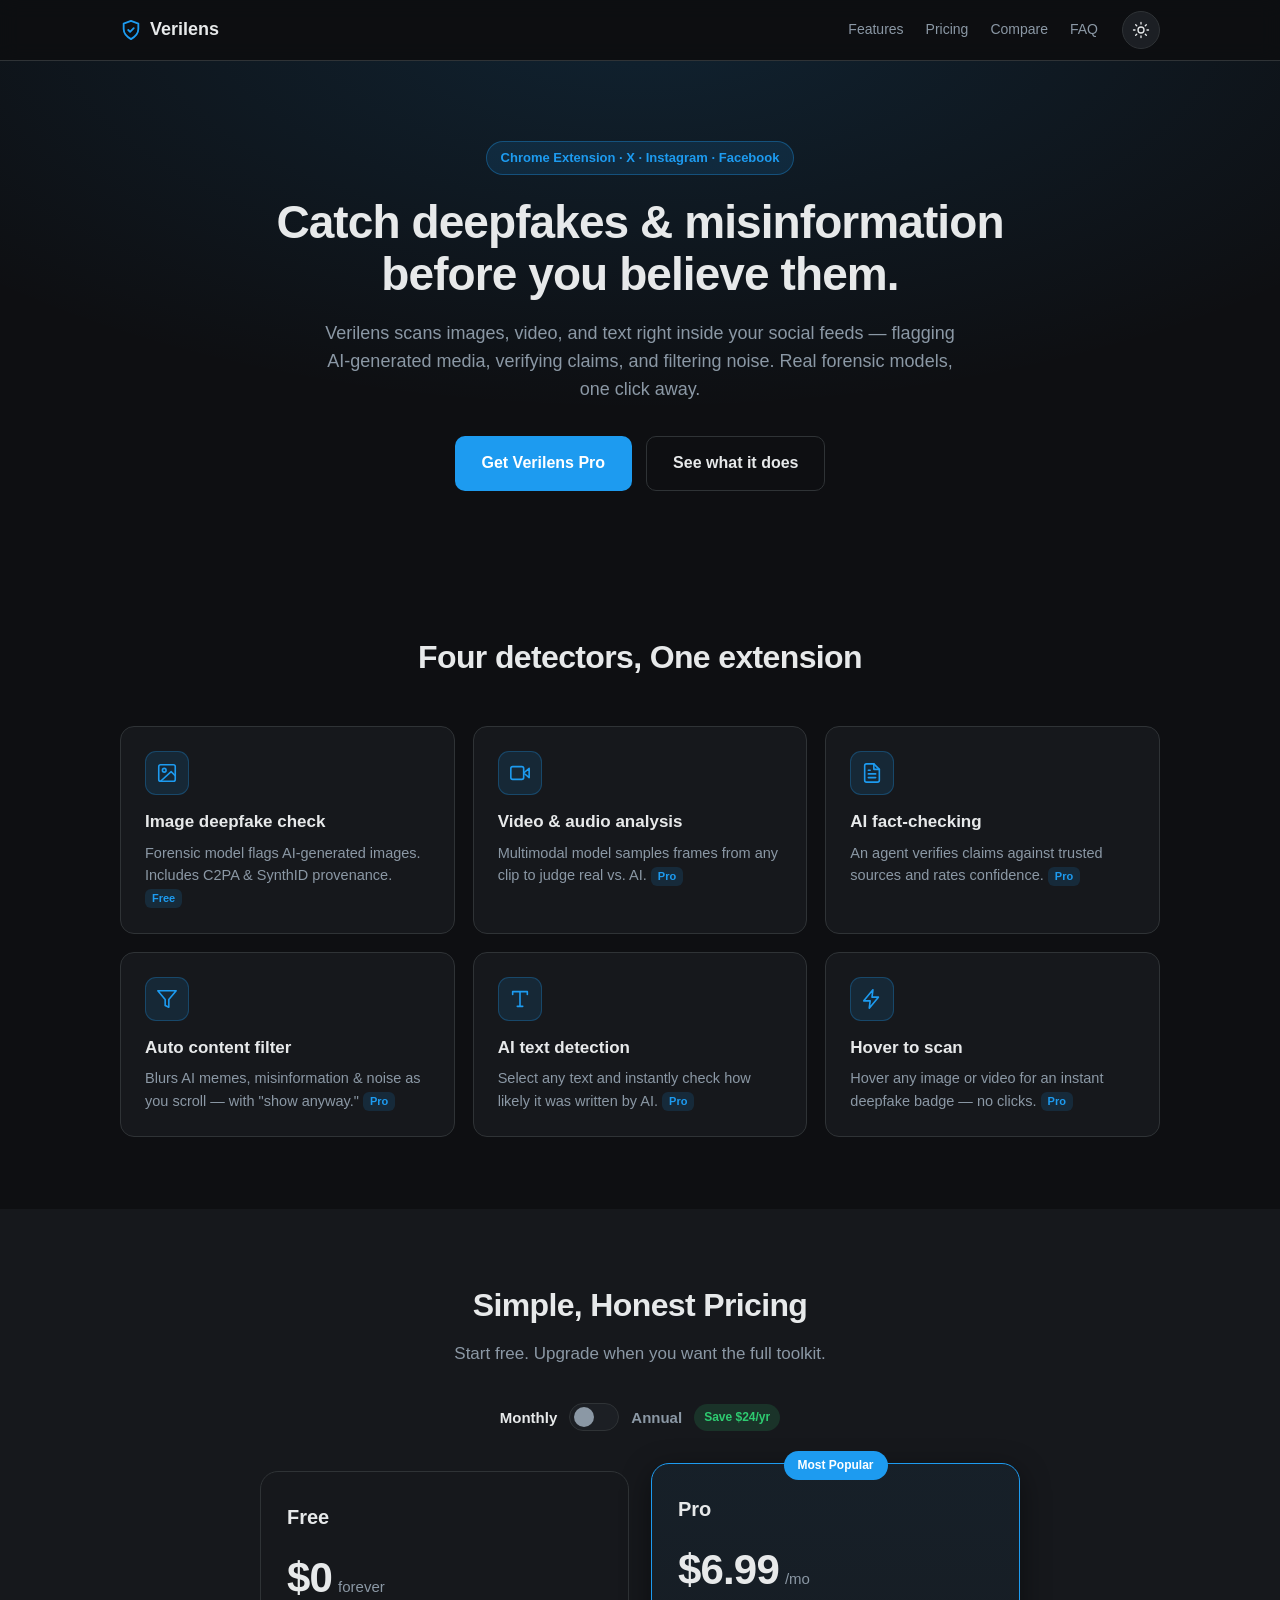
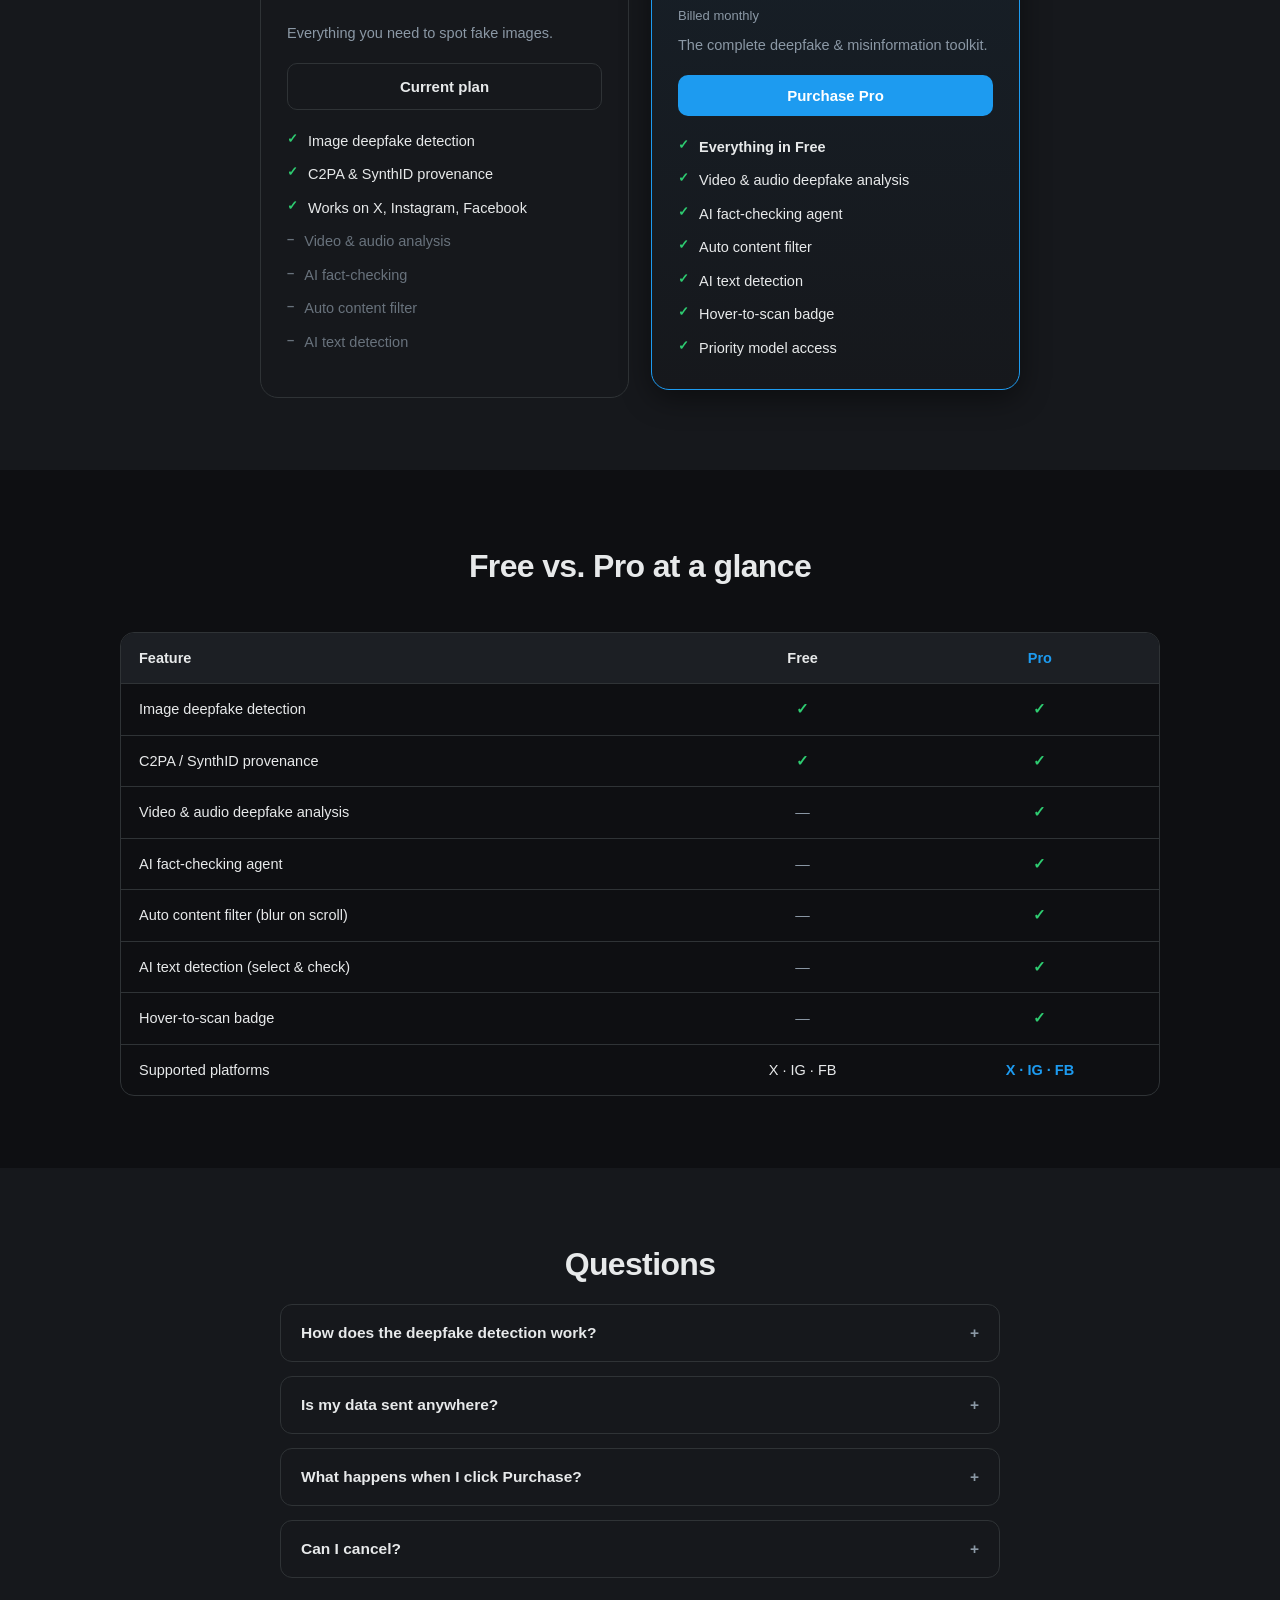
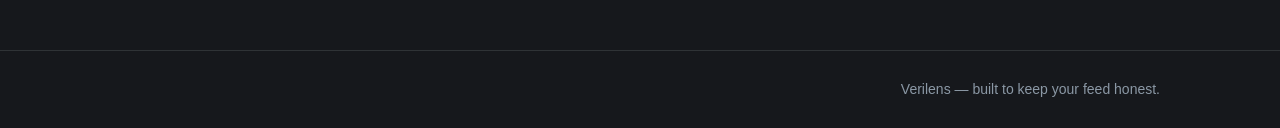
==== website/index.html @ c3c0c392 "dashboard ready" ====
<!DOCTYPE html>
<html lang="en" data-theme="dark">
<head>
  <meta charset="UTF-8" />
  <meta name="viewport" content="width=device-width, initial-scale=1.0" />
  <title>Verilens — Deepfake & Misinformation Detector</title>
  <link rel="stylesheet" href="styles.css" />
  <script src="config.js"></script>
</head>
<body>
  <!-- Scroll progress: fills left→right as you move down the page. -->
  <div class="scroll-progress" id="scrollProgress"></div>

  <!-- ===== Nav ===== -->
  <header class="nav">
    <div class="container nav-inner">
      <a class="brand" href="#top">
        <svg class="brand-mark" viewBox="0 0 24 24" fill="none" stroke="currentColor" stroke-width="2" stroke-linecap="round" stroke-linejoin="round" aria-hidden="true">
          <path d="M12 2 4 5v6c0 5 3.4 8.4 8 11 4.6-2.6 8-6 8-11V5l-8-3Z" />
          <path d="m9 12 2 2 4-4" />
        </svg>
        <span class="brand-name">Verilens</span>
      </a>
      <nav class="nav-links">
        <a href="#features">Features</a>
        <a href="#pricing">Pricing</a>
        <a href="#compare">Compare</a>
        <a href="#faq">FAQ</a>
      </nav>
      <button id="themeToggle" class="theme-toggle" aria-label="Toggle theme" title="Toggle light / dark"></button>
    </div>
  </header>

  <!-- ===== Hero ===== -->
  <section class="hero" id="top">
    <div class="container hero-inner">
      <span class="pill">Chrome Extension · X · Instagram · Facebook</span>
      <h1 class="hero-title">Catch deepfakes &amp; misinformation<br />before you believe them.</h1>
      <p class="hero-sub">
        Verilens scans images, video, and text right inside your social feeds — flagging
        AI-generated media, verifying claims, and filtering noise. Real forensic models,
        one click away.
      </p>
      <div class="hero-cta">
        <a href="#pricing" class="btn btn-primary btn-lg">Get Verilens Pro</a>
        <a href="#features" class="btn btn-ghost btn-lg">See what it does</a>
      </div>
      <!-- <div class="hero-badges">
        <span>Image deepfake check — free</span>
        <span>Video &amp; audio analysis</span>
        <span>AI fact-checking</span>
      </div> -->
    </div>
  </section>

  <!-- ===== Features ===== -->
  <section class="section" id="features">
    <div class="container">
      <h2 class="section-title">Four detectors, One extension</h2>
      <!-- <p class="section-sub">Each capability is kept separate — never one murky "AI score."</p> -->
      <div class="feature-grid">
        <div class="feature-card">
          <span class="feature-icon">
            <svg viewBox="0 0 24 24" fill="none" stroke="currentColor" stroke-width="1.75" stroke-linecap="round" stroke-linejoin="round" aria-hidden="true">
              <rect x="3" y="3" width="18" height="18" rx="2" /><circle cx="9" cy="9" r="2" /><path d="m21 15-4.5-4.5L5 21" />
            </svg>
          </span>
          <h3>Image deepfake check</h3>
          <p>Forensic model flags AI-generated images. Includes C2PA &amp; SynthID provenance. <span class="tag-pro">Free</span></p>
        </div>
        <div class="feature-card">
          <span class="feature-icon">
            <svg viewBox="0 0 24 24" fill="none" stroke="currentColor" stroke-width="1.75" stroke-linecap="round" stroke-linejoin="round" aria-hidden="true">
              <rect x="2" y="5" width="14" height="14" rx="2" /><path d="m22 7-6 5 6 5V7Z" />
            </svg>
          </span>
          <h3>Video &amp; audio analysis</h3>
          <p>Multimodal model samples frames from any clip to judge real vs. AI. <span class="tag-pro">Pro</span></p>
        </div>
        <div class="feature-card">
          <span class="feature-icon">
            <svg viewBox="0 0 24 24" fill="none" stroke="currentColor" stroke-width="1.75" stroke-linecap="round" stroke-linejoin="round" aria-hidden="true">
              <path d="M14 2H6a2 2 0 0 0-2 2v16a2 2 0 0 0 2 2h12a2 2 0 0 0 2-2V8Z" /><path d="M14 2v6h6" /><path d="M16 13H8M16 17H8M10 9H8" />
            </svg>
          </span>
          <h3>AI fact-checking</h3>
          <p>An agent verifies claims against trusted sources and rates confidence. <span class="tag-pro">Pro</span></p>
        </div>
        <div class="feature-card">
          <span class="feature-icon">
            <svg viewBox="0 0 24 24" fill="none" stroke="currentColor" stroke-width="1.75" stroke-linecap="round" stroke-linejoin="round" aria-hidden="true">
              <path d="M22 3H2l8 9.46V19l4 2v-8.54L22 3Z" />
            </svg>
          </span>
          <h3>Auto content filter</h3>
          <p>Blurs AI memes, misinformation &amp; noise as you scroll — with "show anyway." <span class="tag-pro">Pro</span></p>
        </div>
        <div class="feature-card">
          <span class="feature-icon">
            <svg viewBox="0 0 24 24" fill="none" stroke="currentColor" stroke-width="1.75" stroke-linecap="round" stroke-linejoin="round" aria-hidden="true">
              <path d="M4 7V4h16v3M9 20h6M12 4v16" />
            </svg>
          </span>
          <h3>AI text detection</h3>
          <p>Select any text and instantly check how likely it was written by AI. <span class="tag-pro">Pro</span></p>
        </div>
        <div class="feature-card">
          <span class="feature-icon">
            <svg viewBox="0 0 24 24" fill="none" stroke="currentColor" stroke-width="1.75" stroke-linecap="round" stroke-linejoin="round" aria-hidden="true">
              <path d="M13 2 3 14h7l-1 8 10-12h-7l1-8Z" />
            </svg>
          </span>
          <h3>Hover to scan</h3>
          <p>Hover any image or video for an instant deepfake badge — no clicks. <span class="tag-pro">Pro</span></p>
        </div>
      </div>
    </div>
  </section>

  <!-- ===== Pricing ===== -->
  <section class="section section-alt" id="pricing">
    <div class="container">
      <h2 class="section-title">Simple, Honest Pricing</h2>
      <p class="section-sub">Start free. Upgrade when you want the full toolkit.</p>

      <div class="billing-switch">
        <span class="billing-label" data-active="true" id="labelMonthly">Monthly</span>
        <label class="switch">
          <input type="checkbox" id="billingToggle" />
          <span class="slider"></span>
        </label>
        <span class="billing-label" id="labelAnnual">Annual</span>
        <span class="save-chip" id="saveChip">Save $24/yr</span>
      </div>

      <div class="plans">
        <!-- Free -->
        <div class="plan">
          <h3 class="plan-name">Free</h3>
          <div class="plan-price"><span class="amount">$0</span><span class="per">forever</span></div>
          <p class="plan-desc">Everything you need to spot fake images.</p>
          <a href="#" class="btn btn-ghost btn-block">Current plan</a>
          <ul class="plan-features">
            <li class="incl">Image deepfake detection</li>
            <li class="incl">C2PA &amp; SynthID provenance</li>
            <li class="incl">Works on X, Instagram, Facebook</li>
            <li class="excl">Video &amp; audio analysis</li>
            <li class="excl">AI fact-checking</li>
            <li class="excl">Auto content filter</li>
            <li class="excl">AI text detection</li>
          </ul>
        </div>

        <!-- Pro -->
        <div class="plan plan-featured">
          <span class="ribbon">Most Popular</span>
          <h3 class="plan-name">Pro</h3>
          <div class="plan-price">
            <span class="amount" id="proAmount">$6.99</span><span class="per" id="proPer">/mo</span>
          </div>
          <p class="plan-subprice" id="proSubprice">Billed monthly</p>
          <p class="plan-desc">The complete deepfake &amp; misinformation toolkit.</p>
          <button class="btn btn-primary btn-block" id="purchaseBtn">Purchase Pro</button>
          <ul class="plan-features">
            <li class="incl"><strong>Everything in Free</strong></li>
            <li class="incl">Video &amp; audio deepfake analysis</li>
            <li class="incl">AI fact-checking agent</li>
            <li class="incl">Auto content filter</li>
            <li class="incl">AI text detection</li>
            <li class="incl">Hover-to-scan badge</li>
            <li class="incl">Priority model access</li>
          </ul>
        </div>
      </div>
      <!-- <p class="pricing-note">No account needed for this demo — Purchase unlocks Pro in your installed extension instantly.</p> -->
    </div>
  </section>

  <!-- ===== Comparison table ===== -->
  <section class="section" id="compare">
    <div class="container">
      <h2 class="section-title">Free vs. Pro at a glance</h2>
      <div class="table-wrap">
        <table class="compare">
          <thead>
            <tr><th>Feature</th><th>Free</th><th class="col-pro">Pro</th></tr>
          </thead>
          <tbody>
            <tr><td>Image deepfake detection</td><td class="yes">✓</td><td class="yes">✓</td></tr>
            <tr><td>C2PA / SynthID provenance</td><td class="yes">✓</td><td class="yes">✓</td></tr>
            <tr><td>Video &amp; audio deepfake analysis</td><td class="no">—</td><td class="yes">✓</td></tr>
            <tr><td>AI fact-checking agent</td><td class="no">—</td><td class="yes">✓</td></tr>
            <tr><td>Auto content filter (blur on scroll)</td><td class="no">—</td><td class="yes">✓</td></tr>
            <tr><td>AI text detection (select &amp; check)</td><td class="no">—</td><td class="yes">✓</td></tr>
            <tr><td>Hover-to-scan badge</td><td class="no">—</td><td class="yes">✓</td></tr>
            <tr><td>Supported platforms</td><td>X · IG · FB</td><td class="col-pro">X · IG · FB</td></tr>
          </tbody>
        </table>
      </div>
    </div>
  </section>

  <!-- ===== FAQ ===== -->
  <section class="section section-alt" id="faq">
    <div class="container faq">
      <h2 class="section-title">Questions</h2>
      <details><summary>How does the deepfake detection work?</summary>
        <p>Verilens runs real forensic AI models — an image forensics model, a multimodal
        video model, and a text classifier — plus local C2PA/SynthID provenance checks. It
        keeps each result separate so you always know <em>what</em> was flagged and why.</p>
      </details>
      <details><summary>Is my data sent anywhere?</summary>
        <p>Detection runs against the model backends only when you explicitly click "Check."
        Nothing is stored or sold. Provenance checks happen locally in your browser.</p>
      </details>
      <details><summary>What happens when I click Purchase?</summary>
        <p>Clicking Purchase signals your
        installed Verilens extension to unlock Pro on your device.</p>
      </details>
      <details><summary>Can I cancel?</summary>
        <p>Pro is a simple toggle in this build — you can switch back to Free anytime from
        the extension's settings.</p>
      </details>
    </div>
  </section>

  <!-- ===== Footer ===== -->
  <footer class="footer">
    <div class="container footer-inner">
      <span></span>
      <span class="footer-dim">Verilens — built to keep your feed honest.</span>
    </div>
  </footer>

  <script src="app.js"></script>
</body>
</html>
---- website/styles.css ----
/* website/styles.css
   Verilens marketing site. Light/dark via [data-theme] on <html>.
   Brand accent #1d9bf0 + band palette match the extension. */

:root {
  --accent: #1d9bf0;
  --accent-hover: #1a8cd8;
  --green: #2ecc71;
  --amber: #f39c12;
  --red: #e74c3c;

  /* Light theme (default values; overridden by [data-theme="dark"]) */
  --bg: #ffffff;
  --bg-alt: #f5f7fa;
  --surface: #ffffff;
  --surface-2: #f0f3f7;
  --text: #15191e;
  --text-dim: #5b6571;
  --border: #e2e8f0;
  --shadow: 0 8px 30px rgba(15, 23, 42, 0.08);
  --ribbon-text: #ffffff;
}

[data-theme="dark"] {
  --bg: #0e0f12;
  --bg-alt: #16181c;
  --surface: #16181c;
  --surface-2: #1c1f24;
  --text: #e7e9ea;
  --text-dim: #8b98a5;
  --border: #2f3336;
  --shadow: 0 8px 30px rgba(0, 0, 0, 0.45);
  --ribbon-text: #ffffff;
}

* { box-sizing: border-box; margin: 0; padding: 0; }

html { scroll-behavior: smooth; }

body {
  font-family: -apple-system, BlinkMacSystemFont, "Segoe UI", Roboto, sans-serif;
  background: var(--bg);
  color: var(--text);
  line-height: 1.55;
  transition: background 0.25s ease, color 0.25s ease;
}

.container { max-width: 1080px; margin: 0 auto; padding: 0 20px; }

a { color: inherit; text-decoration: none; }

/* ===== Scroll progress bar ===== */
.scroll-progress {
  position: fixed; top: 0; left: 0; height: 1px; width: 0%;
  /* background: linear-gradient(90deg, var(--accent), var(--green)); */
  background: var(--accent);
  z-index: 100; transition: width 0.08s linear;
}

/* ===== Nav ===== */
.nav {
  position: sticky; top: 0; z-index: 50;
  background: color-mix(in srgb, var(--bg) 85%, transparent);
  backdrop-filter: blur(10px);
  border-bottom: 1px solid var(--border);
}
.nav-inner { display: flex; align-items: center; gap: 24px; height: 60px; }
.brand { display: flex; align-items: center; gap: 8px; font-weight: 700; font-size: 18px; }
.brand-mark { width: 22px; height: 22px; color: var(--accent); }
.nav-links { display: flex; gap: 22px; margin-left: auto; }
.nav-links a { color: var(--text-dim); font-size: 14px; font-weight: 500; }
.nav-links a:hover { color: var(--text); }
.theme-toggle {
  border: 1px solid var(--border); background: var(--surface-2);
  width: 38px; height: 38px; border-radius: 50%; cursor: pointer;
  font-size: 16px; display: grid; place-items: center; transition: background 0.15s;
}
.theme-toggle:hover { background: var(--border); }
.theme-toggle svg { width: 18px; height: 18px; color: var(--text); }

/* ===== Buttons ===== */
.btn {
  display: inline-flex; align-items: center; justify-content: center;
  border-radius: 10px; font-weight: 600; font-size: 15px; cursor: pointer;
  border: 1px solid transparent; padding: 11px 20px; transition: all 0.15s ease;
}
.btn-lg { padding: 14px 26px; font-size: 16px; }
.btn-block { width: 100%; }
.btn-primary { background: var(--accent); color: #fff; }
.btn-primary:hover { background: var(--accent-hover); transform: translateY(-1px); }
.btn-ghost { background: transparent; color: var(--text); border-color: var(--border); }
.btn-ghost:hover { background: var(--surface-2); }

/* ===== Hero ===== */
.hero { padding: 80px 0 70px; text-align: center; background:
  radial-gradient(900px 400px at 50% -10%, color-mix(in srgb, var(--accent) 14%, transparent), transparent); }
.pill {
  display: inline-block; font-size: 13px; font-weight: 600; color: var(--accent);
  background: color-mix(in srgb, var(--accent) 12%, transparent);
  border: 1px solid color-mix(in srgb, var(--accent) 35%, transparent);
  padding: 6px 14px; border-radius: 999px; margin-bottom: 22px;
}
.hero-title { font-size: 46px; line-height: 1.12; letter-spacing: -0.02em; font-weight: 800; }
.hero-sub { max-width: 640px; margin: 20px auto 0; color: var(--text-dim); font-size: 18px; }
.hero-cta { display: flex; gap: 14px; justify-content: center; margin-top: 32px; flex-wrap: wrap; }
.hero-badges {
  display: flex; gap: 22px; justify-content: center; flex-wrap: wrap;
  margin-top: 34px; color: var(--text-dim); font-size: 14px; font-weight: 500;
}

/* ===== Sections ===== */
.section { padding: 72px 0; }
.section-alt { background: var(--bg-alt); }
.section-title { font-size: 32px; font-weight: 800; text-align: center; letter-spacing: -0.02em; }
.section-sub { text-align: center; color: var(--text-dim); margin-top: 10px; font-size: 17px; }

/* ===== Feature grid ===== */
.feature-grid {
  display: grid; grid-template-columns: repeat(3, 1fr); gap: 18px; margin-top: 44px;
}
.feature-card {
  background: var(--surface); border: 1px solid var(--border); border-radius: 14px;
  padding: 24px; transition: transform 0.15s ease, border-color 0.15s ease;
}
.feature-card:hover { transform: translateY(-3px); border-color: color-mix(in srgb, var(--accent) 45%, var(--border)); }
.feature-icon {
  display: inline-grid; place-items: center; width: 44px; height: 44px;
  border-radius: 11px; margin-bottom: 14px; color: var(--accent);
  background: color-mix(in srgb, var(--accent) 12%, transparent);
  border: 1px solid color-mix(in srgb, var(--accent) 28%, transparent);
}
.feature-icon svg { width: 22px; height: 22px; }
.feature-card h3 { font-size: 17px; margin-bottom: 6px; }
.feature-card p { color: var(--text-dim); font-size: 14.5px; }
.tag-pro {
  display: inline-block; font-size: 11px; font-weight: 700; color: var(--accent);
  background: color-mix(in srgb, var(--accent) 14%, transparent);
  padding: 1px 7px; border-radius: 6px; vertical-align: middle;
}

/* ===== Billing switch ===== */
.billing-switch { display: flex; align-items: center; justify-content: center; gap: 12px; margin: 36px 0 40px; }
.billing-label { font-weight: 600; color: var(--text-dim); font-size: 15px; }
.billing-label[data-active="true"] { color: var(--text); }
.switch { position: relative; width: 50px; height: 28px; display: inline-block; }
.switch input { opacity: 0; width: 0; height: 0; }
.slider {
  position: absolute; inset: 0; background: var(--surface-2); border: 1px solid var(--border);
  border-radius: 999px; cursor: pointer; transition: background 0.18s;
}
.slider::before {
  content: ""; position: absolute; height: 20px; width: 20px; left: 4px; top: 3px;
  background: var(--text-dim); border-radius: 50%; transition: transform 0.18s, background 0.18s;
}
.switch input:checked + .slider { background: color-mix(in srgb, var(--accent) 30%, transparent); border-color: var(--accent); }
.switch input:checked + .slider::before { transform: translateX(22px); background: var(--accent); }
.save-chip {
  font-size: 12px; font-weight: 700; color: var(--green);
  background: color-mix(in srgb, var(--green) 15%, transparent);
  padding: 4px 10px; border-radius: 999px;
}

/* ===== Plans ===== */
.plans { display: grid; grid-template-columns: repeat(2, 1fr); gap: 22px; max-width: 760px; margin: 0 auto; }
.plan {
  position: relative; background: var(--surface); border: 1px solid var(--border);
  border-radius: 18px; padding: 30px 26px; display: flex; flex-direction: column;
}
.plan-featured {
  border-color: var(--accent); box-shadow: var(--shadow);
  transform: translateY(-8px);
  background: linear-gradient(180deg, color-mix(in srgb, var(--accent) 6%, var(--surface)), var(--surface));
}
.ribbon {
  position: absolute; top: -13px; left: 50%; transform: translateX(-50%);
  background: var(--accent); color: var(--ribbon-text); font-size: 12px; font-weight: 700;
  padding: 5px 14px; border-radius: 999px; white-space: nowrap;
}
.plan-name { font-size: 20px; font-weight: 700; }
.plan-price { margin: 12px 0 4px; display: flex; align-items: baseline; gap: 6px; }
.plan-price .amount { font-size: 42px; font-weight: 800; letter-spacing: -0.02em; }
.plan-price .per { color: var(--text-dim); font-size: 15px; font-weight: 500; }
.plan-subprice { color: var(--text-dim); font-size: 13px; min-height: 18px; }
.plan-desc { color: var(--text-dim); font-size: 14.5px; margin: 8px 0 18px; }
.plan-features { list-style: none; margin-top: 20px; display: grid; gap: 11px; }
.plan-features li { font-size: 14.5px; display: flex; align-items: flex-start; gap: 10px; }
.plan-features li::before {
  flex: none; margin-top: 1px; font-size: 13px; font-weight: 700; line-height: 1.3;
}
.plan-features li.incl::before { content: "\2713"; color: var(--green); } /* check */
.plan-features li.excl { color: var(--text-dim); opacity: 0.7; }
.plan-features li.excl::before { content: "\2013"; color: var(--text-dim); } /* en-dash */
.pricing-note { text-align: center; color: var(--text-dim); font-size: 13.5px; margin-top: 28px; }

/* ===== Comparison table ===== */
.table-wrap { margin-top: 40px; overflow-x: auto; border: 1px solid var(--border); border-radius: 14px; }
.compare { width: 100%; border-collapse: collapse; min-width: 480px; }
.compare th, .compare td { padding: 14px 18px; text-align: left; border-bottom: 1px solid var(--border); font-size: 14.5px; }
.compare thead th { font-weight: 700; background: var(--surface-2); }
.compare th.col-pro, .compare td.col-pro { color: var(--accent); font-weight: 600; }
.compare tbody tr:last-child td { border-bottom: none; }
.compare td.yes { color: var(--green); font-weight: 700; text-align: center; }
.compare td.no { color: var(--text-dim); text-align: center; }
.compare th:nth-child(2), .compare th:nth-child(3),
.compare td:nth-child(2), .compare td:nth-child(3) { text-align: center; }

/* ===== FAQ ===== */
.faq { max-width: 760px; }
.faq details {
  background: var(--surface); border: 1px solid var(--border); border-radius: 12px;
  padding: 16px 20px; margin-top: 14px;
}
.faq summary { cursor: pointer; font-weight: 600; font-size: 15.5px; list-style: none; }
.faq summary::-webkit-details-marker { display: none; }
.faq summary::after { content: "+"; float: right; color: var(--text-dim); font-weight: 700; }
.faq details[open] summary::after { content: "–"; }
.faq details p { color: var(--text-dim); margin-top: 12px; font-size: 14.5px; }

/* ===== Footer ===== */
.footer { border-top: 1px solid var(--border); padding: 28px 0; background: var(--bg-alt); }
.footer-inner { display: flex; justify-content: space-between; align-items: center; gap: 12px; flex-wrap: wrap; font-size: 14px; }
.footer-dim { color: var(--text-dim); }

/* ===== Success page ===== */
.success-wrap { min-height: 100vh; display: grid; place-items: center; padding: 24px; }
.success-card {
  background: var(--surface); border: 1px solid var(--border); border-radius: 20px;
  padding: 44px 38px; max-width: 460px; text-align: center; box-shadow: var(--shadow);
}
.success-icon { width: 56px; height: 56px; color: var(--accent); }
.success-card h1 { font-size: 26px; margin: 14px 0 8px; }
.success-card p { color: var(--text-dim); font-size: 15px; }
.success-state { margin: 24px 0; padding: 16px; border-radius: 12px; font-weight: 600; font-size: 15px; }
.success-state.ok { background: color-mix(in srgb, var(--green) 14%, transparent); color: var(--green); }
.success-state.pending { background: var(--surface-2); color: var(--text-dim); }
.fallback { margin-top: 18px; padding-top: 18px; border-top: 1px solid var(--border); text-align: left; }
.fallback h3 { font-size: 15px; margin-bottom: 8px; }
.fallback ol { margin-left: 18px; color: var(--text-dim); font-size: 14px; display: grid; gap: 6px; }

/* ===== Responsive ===== */
@media (max-width: 860px) {
  .feature-grid { grid-template-columns: repeat(2, 1fr); }
  .hero-title { font-size: 36px; }
}
@media (max-width: 600px) {
  .nav-links { display: none; }
  .feature-grid { grid-template-columns: 1fr; }
  .plans { grid-template-columns: 1fr; }
  .plan-featured { transform: none; }
  .hero-title { font-size: 30px; }
  .hero { padding: 56px 0 48px; }
}
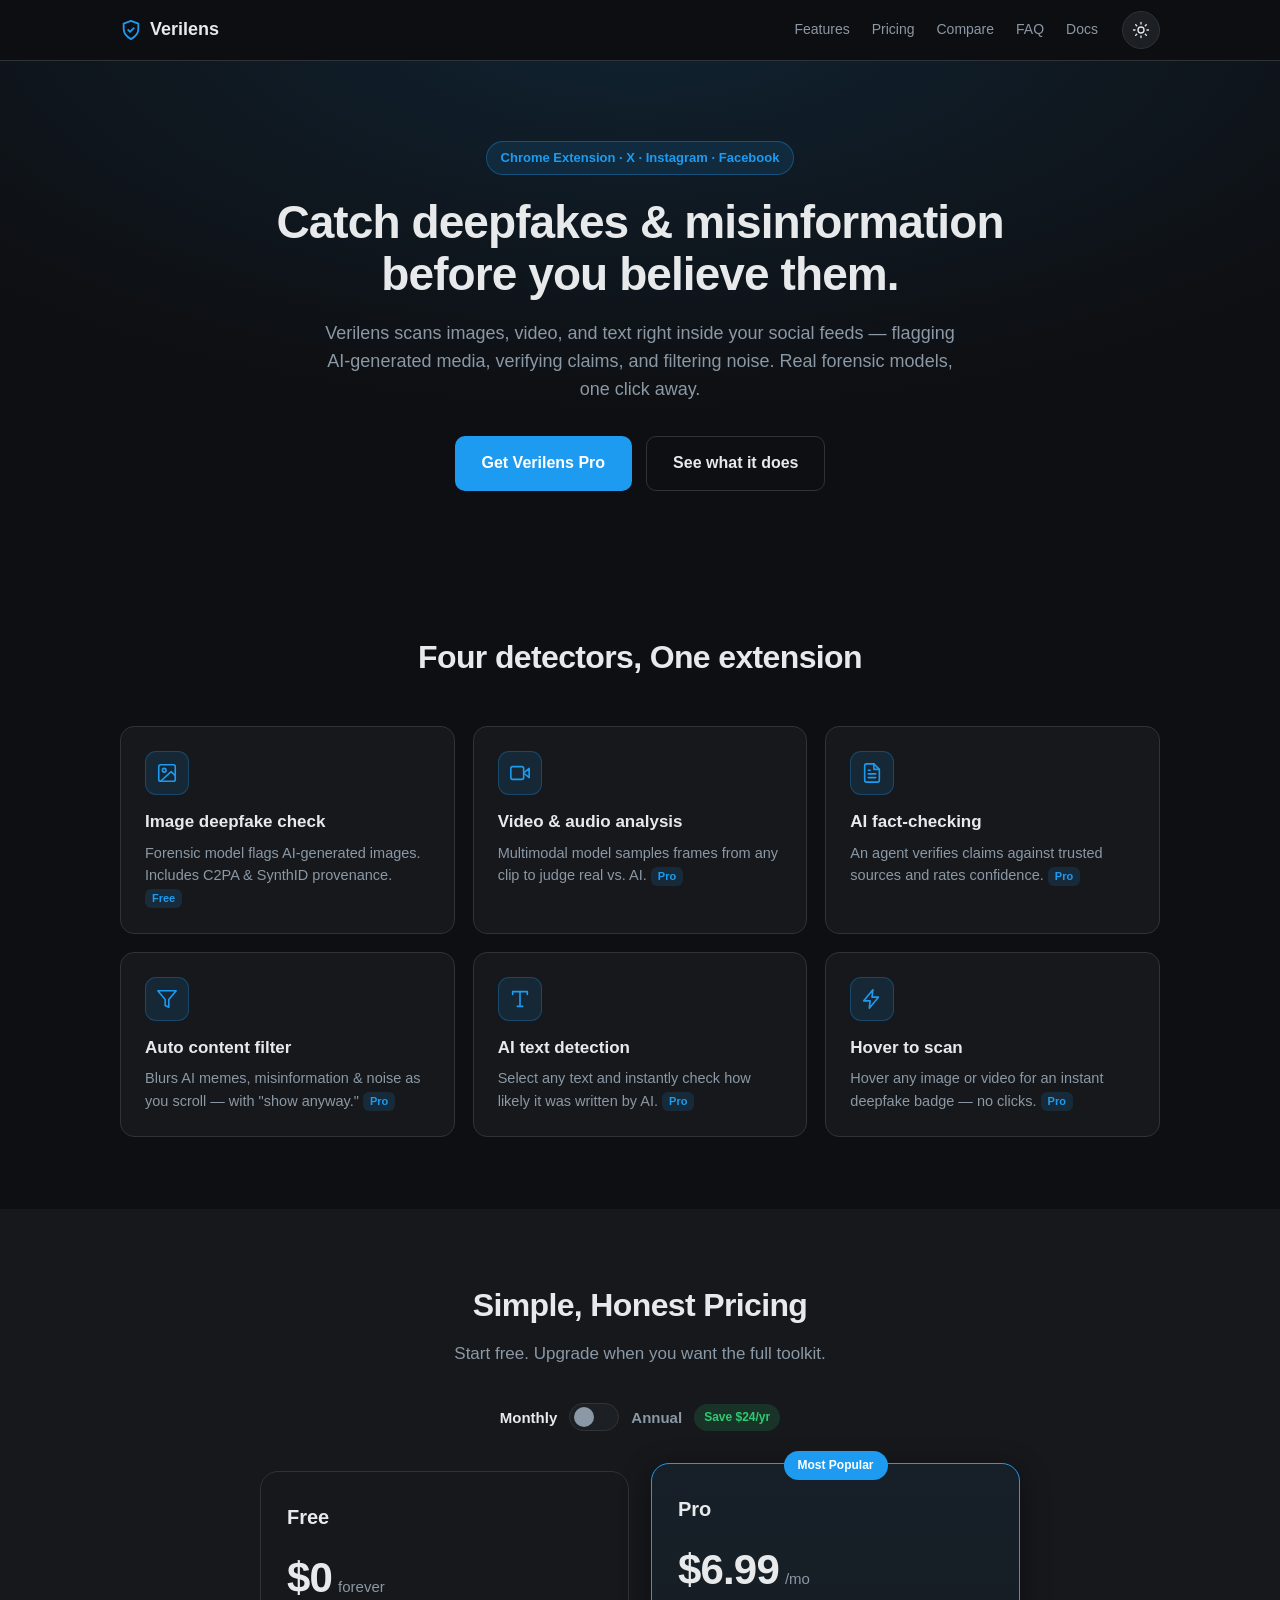
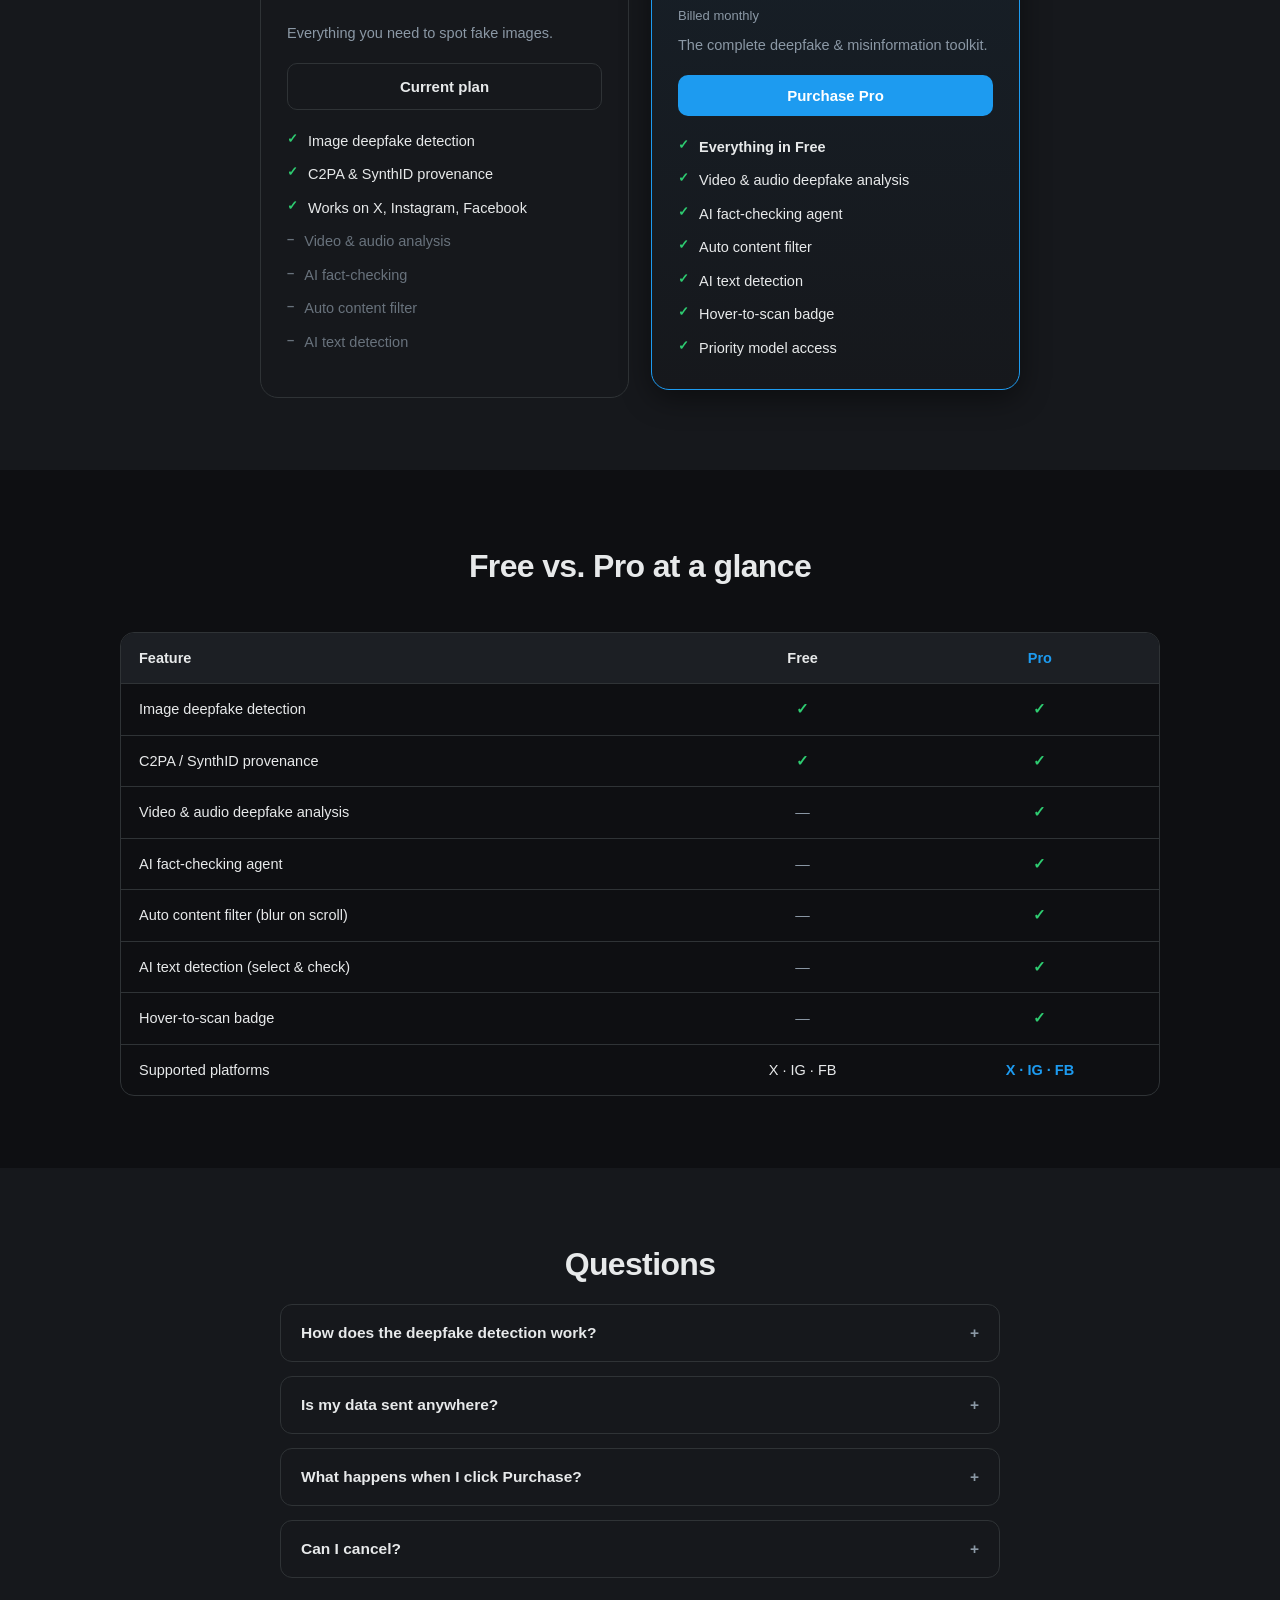
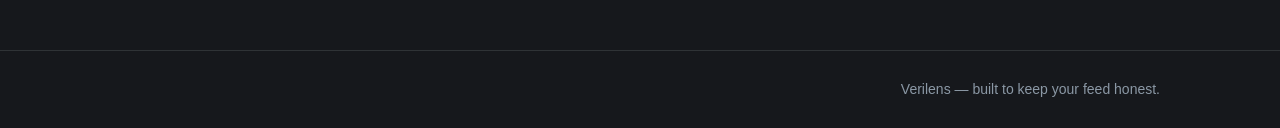
==== commit dc870e84: "feat: add live /docs module (pitch deck, tech docs, admin panel) Adds a self-contained marketing /do" ====
--- a/website/index.html
+++ b/website/index.html
@@ -26,6 +26,7 @@
         <a href="#pricing">Pricing</a>
         <a href="#compare">Compare</a>
         <a href="#faq">FAQ</a>
+        <a href="docs/index.html">Docs</a>
       </nav>
       <button id="themeToggle" class="theme-toggle" aria-label="Toggle theme" title="Toggle light / dark"></button>
     </div>
